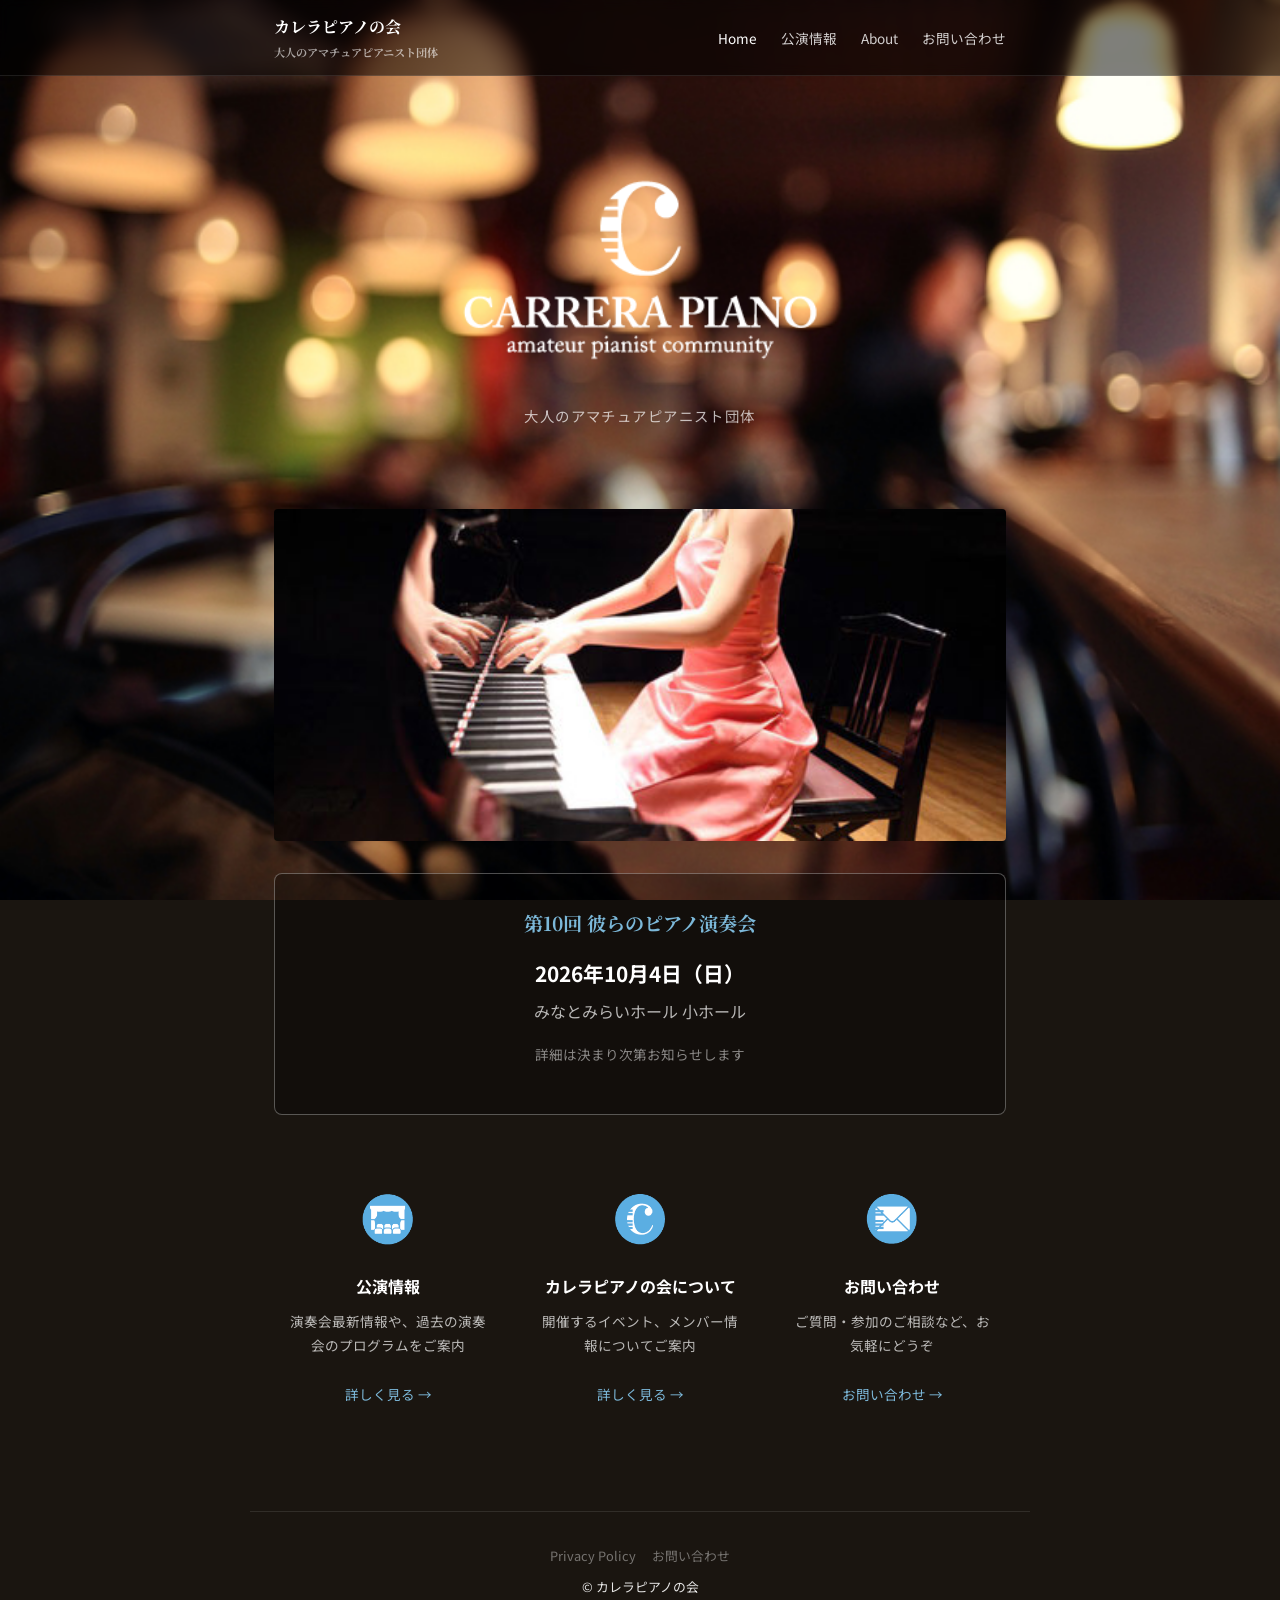
==== index.html @ 7e6525b7 "Move website files to root for GitHub Pages deployment Co-Authored-By: Claude Opus 4.6 <noreply@anth" ====
<!DOCTYPE html>
<html lang="ja">
<head>
  <meta charset="UTF-8">
  <meta name="viewport" content="width=device-width, initial-scale=1.0">
  <title>カレラピアノの会 - 大人のアマチュアピアニスト団体</title>
  <meta name="description" content="カレラピアノの会は、ピアノを趣味とする社会人が集まるアマチュアピアニスト団体です。年1回の発表会やピアノ交流会を開催しています。">
  <link rel="preconnect" href="https://fonts.googleapis.com">
  <link href="https://fonts.googleapis.com/css2?family=Noto+Sans+JP:wght@400;700&family=Noto+Serif+JP:wght@700&display=swap" rel="stylesheet">
  <link rel="stylesheet" href="css/style.css">
</head>
<body>

<header>
  <div class="header-inner">
    <div class="site-title">
      <a href="index.html">カレラピアノの会</a>
      <span class="site-subtitle">大人のアマチュアピアニスト団体</span>
    </div>
    <nav>
      <ul>
        <li><a href="index.html" class="active">Home</a></li>
        <li><a href="concerts.html">公演情報</a></li>
        <li><a href="about.html">About</a></li>
        <li><a href="contact.html">お問い合わせ</a></li>
      </ul>
    </nav>
  </div>
</header>

<main>
  <div class="hero">
    <img src="img/logo.png" alt="カレラピアノの会" class="logo">
    <p class="subtitle">大人のアマチュアピアニスト団体</p>
  </div>

  <img src="img/bar.jpg" alt="" class="deco-bar">

  <section>
    <div class="event-box">
      <h2>第10回 彼らのピアノ演奏会</h2>
      <p class="date">2026年10月4日（日）</p>
      <p class="venue">みなとみらいホール 小ホール</p>
      <p class="note">詳細は決まり次第お知らせします</p>
    </div>
  </section>

  <section>
    <div class="card-grid">
      <div class="card">
        <img src="img/concerts.png" alt="" class="icon">
        <h3>公演情報</h3>
        <p>演奏会最新情報や、過去の演奏会のプログラムをご案内</p>
        <a href="concerts.html" class="card-link">詳しく見る →</a>
      </div>
      <div class="card">
        <img src="img/about.png" alt="" class="icon">
        <h3>カレラピアノの会について</h3>
        <p>開催するイベント、メンバー情報についてご案内</p>
        <a href="about.html" class="card-link">詳しく見る →</a>
      </div>
      <div class="card">
        <img src="img/contact.png" alt="" class="icon">
        <h3>お問い合わせ</h3>
        <p>ご質問・参加のご相談など、お気軽にどうぞ</p>
        <a href="contact.html" class="card-link">お問い合わせ →</a>
      </div>
    </div>
  </section>
</main>

<footer>
  <nav>
    <ul>
      <li><a href="privacy.html">Privacy Policy</a></li>
      <li><a href="contact.html">お問い合わせ</a></li>
    </ul>
  </nav>
  <p>&copy; カレラピアノの会</p>
</footer>

</body>
</html>
---- css/style.css ----
/* ======================
   カレラピアノの会 - スタイル
   JIMDOサイトのデザインを再現
   ====================== */

:root {
  --color-text: #fff;
  --color-text-dark: #333;
  --color-accent: #7cb8d9;
  --color-link: #aad4ec;
  --color-border: rgba(255, 255, 255, 0.2);
  --color-white: #fff;
  --font-body: "Noto Sans JP", "Helvetica Neue", Arial, sans-serif;
  --font-heading: "Noto Serif JP", Georgia, serif;
  --max-width: 780px;
}

* {
  margin: 0;
  padding: 0;
  box-sizing: border-box;
}

body {
  font-family: var(--font-body);
  color: var(--color-text);
  line-height: 1.8;
  font-size: 16px;
  background: #1a1510 url("../img/background.jpg") no-repeat center center fixed;
  background-size: cover;
  min-height: 100vh;
}

a {
  color: var(--color-link);
  text-decoration: none;
}
a:hover {
  text-decoration: underline;
}

/* --- Header / Nav --- */

header {
  background: rgba(0, 0, 0, 0.5);
  backdrop-filter: blur(6px);
  border-bottom: 1px solid rgba(255, 255, 255, 0.1);
  position: sticky;
  top: 0;
  z-index: 100;
}

.header-inner {
  max-width: var(--max-width);
  margin: 0 auto;
  padding: 0.8rem 1.5rem;
  display: flex;
  align-items: center;
  justify-content: space-between;
  flex-wrap: wrap;
  gap: 0.5rem;
}

.site-title {
  font-family: var(--font-heading);
  font-size: 1rem;
  color: var(--color-white);
  font-weight: 700;
}
.site-title a {
  color: inherit;
}
.site-title a:hover {
  text-decoration: none;
}

.site-subtitle {
  font-size: 0.7rem;
  color: rgba(255, 255, 255, 0.6);
  display: block;
}

nav ul {
  list-style: none;
  display: flex;
  gap: 1.5rem;
  flex-wrap: wrap;
}

nav a {
  color: rgba(255, 255, 255, 0.8);
  font-size: 0.85rem;
  transition: color 0.2s;
}
nav a:hover,
nav a.active {
  color: var(--color-white);
  text-decoration: none;
}

/* --- Language switcher --- */

.lang-switch {
  font-size: 0.8rem;
  color: rgba(255, 255, 255, 0.5);
}
.lang-switch a {
  color: rgba(255, 255, 255, 0.5);
}
.lang-switch a:hover,
.lang-switch .current {
  color: var(--color-white);
}

/* --- Main content --- */

main {
  max-width: var(--max-width);
  margin: 0 auto;
  padding: 2rem 1.5rem;
}

/* --- Hero / Logo (top page) --- */

.hero {
  text-align: center;
  padding: 3rem 0 2rem;
  margin-bottom: 1.5rem;
}

.hero .logo {
  max-width: 400px;
  width: 80%;
  margin-bottom: 1rem;
}

.hero .subtitle {
  color: rgba(255, 255, 255, 0.7);
  font-size: 0.9rem;
  letter-spacing: 0.1em;
}

/* --- Decorative bar image --- */

.deco-bar {
  width: 100%;
  max-width: var(--max-width);
  display: block;
  margin: 2rem auto;
  border-radius: 4px;
}

/* --- Sections --- */

section {
  margin-bottom: 3rem;
}

h2 {
  font-family: var(--font-heading);
  font-size: 1.3rem;
  margin-bottom: 1rem;
  padding-bottom: 0.4rem;
  border-bottom: 1px solid rgba(255, 255, 255, 0.3);
  color: var(--color-white);
}

h3 {
  font-size: 1.05rem;
  margin: 1.5rem 0 0.5rem;
  color: var(--color-accent);
}

p {
  margin-bottom: 1rem;
  color: rgba(255, 255, 255, 0.9);
}

/* --- Card grid (top page) --- */

.card-grid {
  display: grid;
  grid-template-columns: repeat(auto-fit, minmax(200px, 1fr));
  gap: 1.5rem;
  margin-top: 1.5rem;
}

.card {
  text-align: center;
  padding: 1.5rem 1rem;
  transition: transform 0.2s;
}
.card:hover {
  transform: translateY(-2px);
}

.card .icon {
  width: 64px;
  height: 64px;
  margin-bottom: 0.8rem;
}

.card h3 {
  margin-top: 0;
  color: var(--color-white);
  font-size: 1rem;
}

.card p {
  font-size: 0.85rem;
  color: rgba(255, 255, 255, 0.7);
}

.card a.card-link {
  display: inline-block;
  margin-top: 0.5rem;
  font-size: 0.85rem;
  color: var(--color-accent);
}

/* --- Event info box --- */

.event-box {
  border: 1px solid rgba(255, 255, 255, 0.3);
  border-radius: 8px;
  padding: 2rem;
  text-align: center;
  background: rgba(0, 0, 0, 0.3);
}

.event-box h2 {
  border-bottom: none;
  color: var(--color-accent);
  margin-bottom: 0.5rem;
  font-size: 1.2rem;
}

.event-box .date {
  font-size: 1.3rem;
  font-weight: 700;
  margin-bottom: 0.3rem;
  color: var(--color-white);
}

.event-box .venue {
  color: rgba(255, 255, 255, 0.7);
  margin-bottom: 1rem;
}

.event-box .note {
  font-size: 0.85rem;
  color: rgba(255, 255, 255, 0.5);
}

/* --- Concert history table --- */

.concert-list {
  width: 100%;
  border-collapse: collapse;
  margin-top: 1rem;
}

.concert-list th,
.concert-list td {
  padding: 0.6rem 1rem;
  text-align: left;
  border-bottom: 1px solid rgba(255, 255, 255, 0.15);
}

.concert-list th {
  font-size: 0.85rem;
  color: rgba(255, 255, 255, 0.5);
  font-weight: normal;
}

.concert-list td {
  color: rgba(255, 255, 255, 0.85);
}

/* --- About page --- */

.info-grid {
  display: grid;
  grid-template-columns: 8rem 1fr;
  gap: 0.3rem 1.5rem;
  margin: 1rem 0;
}

.info-grid dt {
  font-weight: 700;
  color: rgba(255, 255, 255, 0.6);
  font-size: 0.9rem;
}

.info-grid dd {
  font-size: 0.95rem;
  color: rgba(255, 255, 255, 0.9);
}

/* --- Contact form --- */

.contact-form {
  max-width: 500px;
}

.contact-form label {
  display: block;
  font-size: 0.9rem;
  margin-bottom: 0.3rem;
  margin-top: 1rem;
  font-weight: 700;
  color: rgba(255, 255, 255, 0.8);
}

.contact-form input,
.contact-form textarea {
  width: 100%;
  padding: 0.6rem 0.8rem;
  border: 1px solid rgba(255, 255, 255, 0.3);
  border-radius: 4px;
  font-family: var(--font-body);
  font-size: 0.95rem;
  background: rgba(255, 255, 255, 0.1);
  color: var(--color-white);
}

.contact-form input::placeholder,
.contact-form textarea::placeholder {
  color: rgba(255, 255, 255, 0.4);
}

.contact-form textarea {
  height: 150px;
  resize: vertical;
}

.contact-form button {
  margin-top: 1.2rem;
  padding: 0.7rem 2rem;
  background: var(--color-accent);
  color: #fff;
  border: none;
  border-radius: 4px;
  font-size: 0.95rem;
  cursor: pointer;
  transition: opacity 0.2s;
}
.contact-form button:hover {
  opacity: 0.85;
}

/* --- details/summary --- */

details {
  margin-top: 0.5rem;
}

summary {
  cursor: pointer;
  color: var(--color-accent);
  font-size: 0.9rem;
}

/* --- Footer --- */

footer {
  max-width: var(--max-width);
  margin: 0 auto;
  padding: 2rem 1.5rem;
  text-align: center;
  font-size: 0.8rem;
  color: rgba(255, 255, 255, 0.4);
  border-top: 1px solid rgba(255, 255, 255, 0.1);
}

footer nav {
  margin-bottom: 0.5rem;
}
footer nav ul {
  justify-content: center;
  gap: 1rem;
}
footer nav a {
  font-size: 0.8rem;
  color: rgba(255, 255, 255, 0.4);
}
footer nav a:hover {
  color: rgba(255, 255, 255, 0.8);
}

/* --- Responsive --- */

@media (max-width: 600px) {
  .header-inner {
    flex-direction: column;
    align-items: flex-start;
  }
  nav ul {
    gap: 1rem;
  }
  .hero .logo {
    max-width: 280px;
  }
  .info-grid {
    grid-template-columns: 1fr;
  }
  .concert-list th:nth-child(3),
  .concert-list td:nth-child(3) {
    display: none;
  }
}
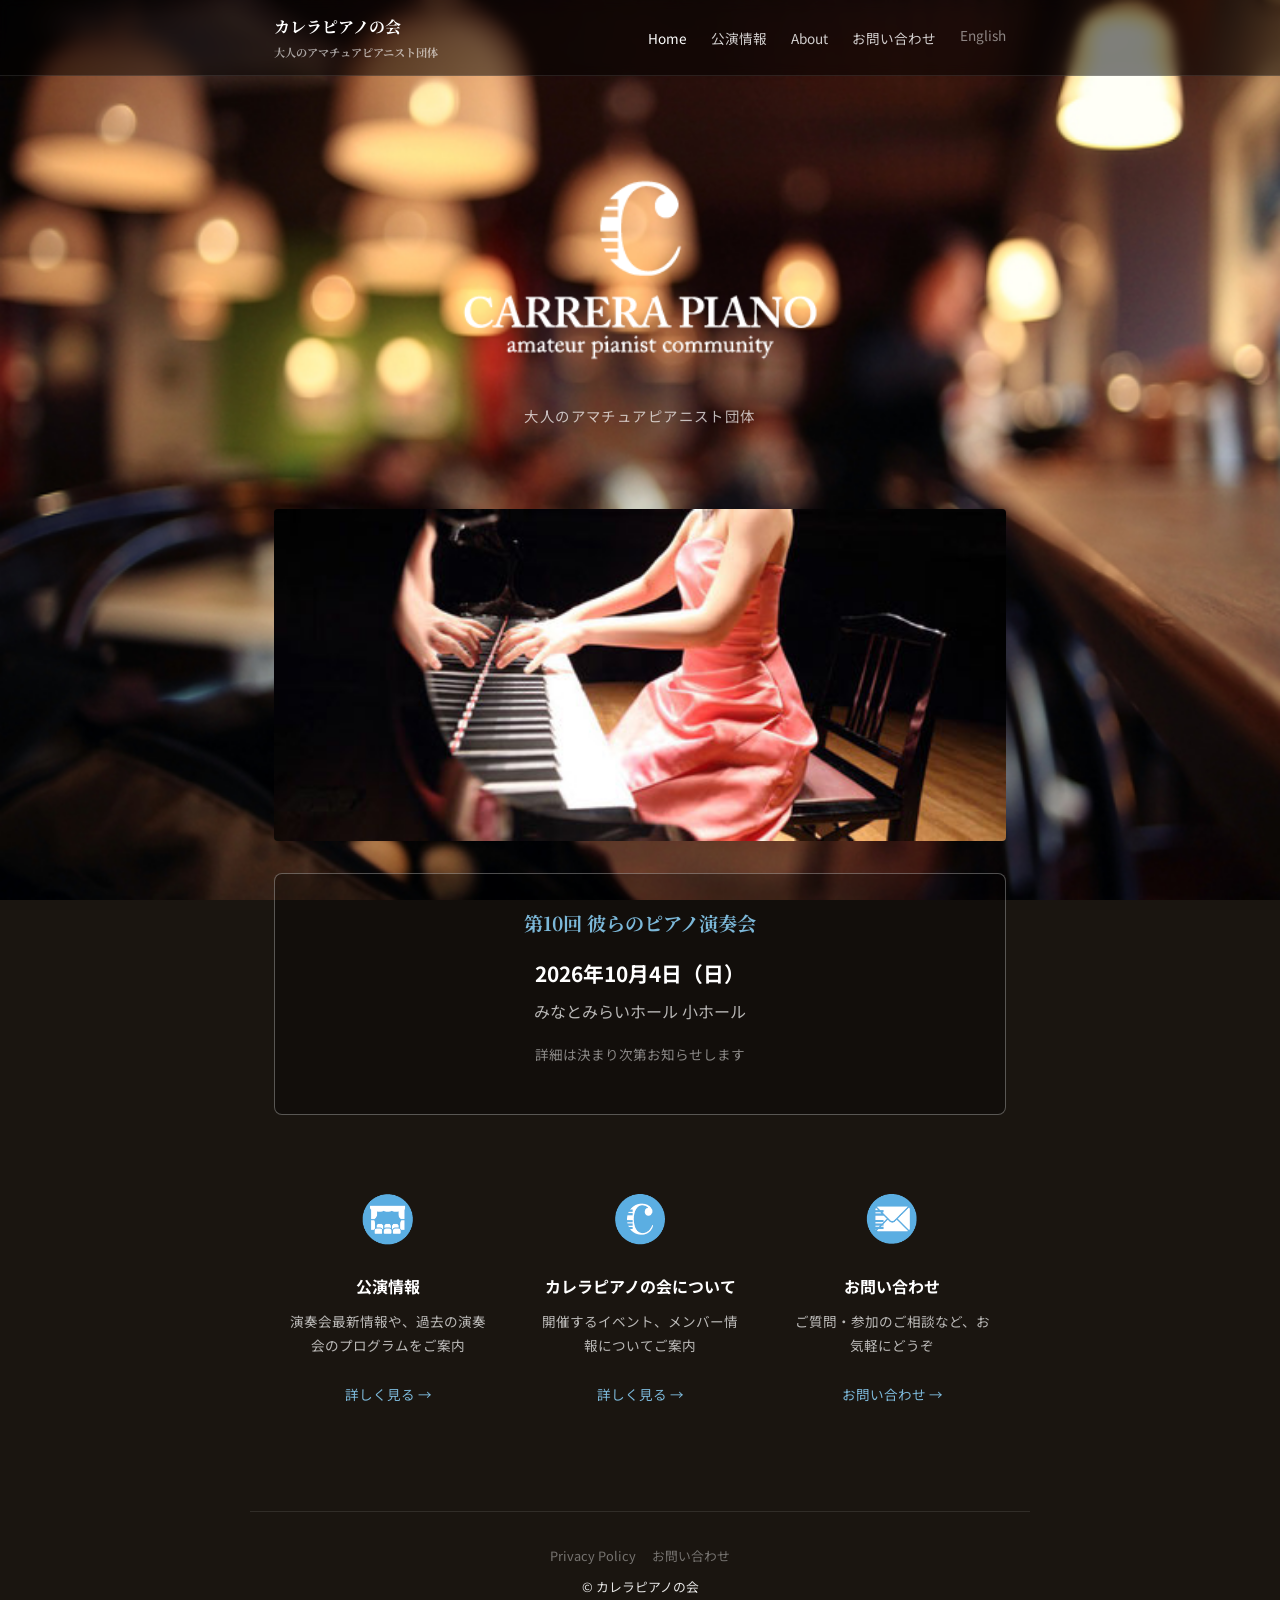
==== commit 82abf155: "Add English version of the website (en/) Co-Authored-By: Claude Opus 4.6 <noreply@anthropic.com>" ====
--- a/index.html
+++ b/index.html
@@ -23,6 +23,7 @@
         <li><a href="concerts.html">公演情報</a></li>
         <li><a href="about.html">About</a></li>
         <li><a href="contact.html">お問い合わせ</a></li>
+        <li class="lang-switch"><a href="en/index.html">English</a></li>
       </ul>
     </nav>
   </div>
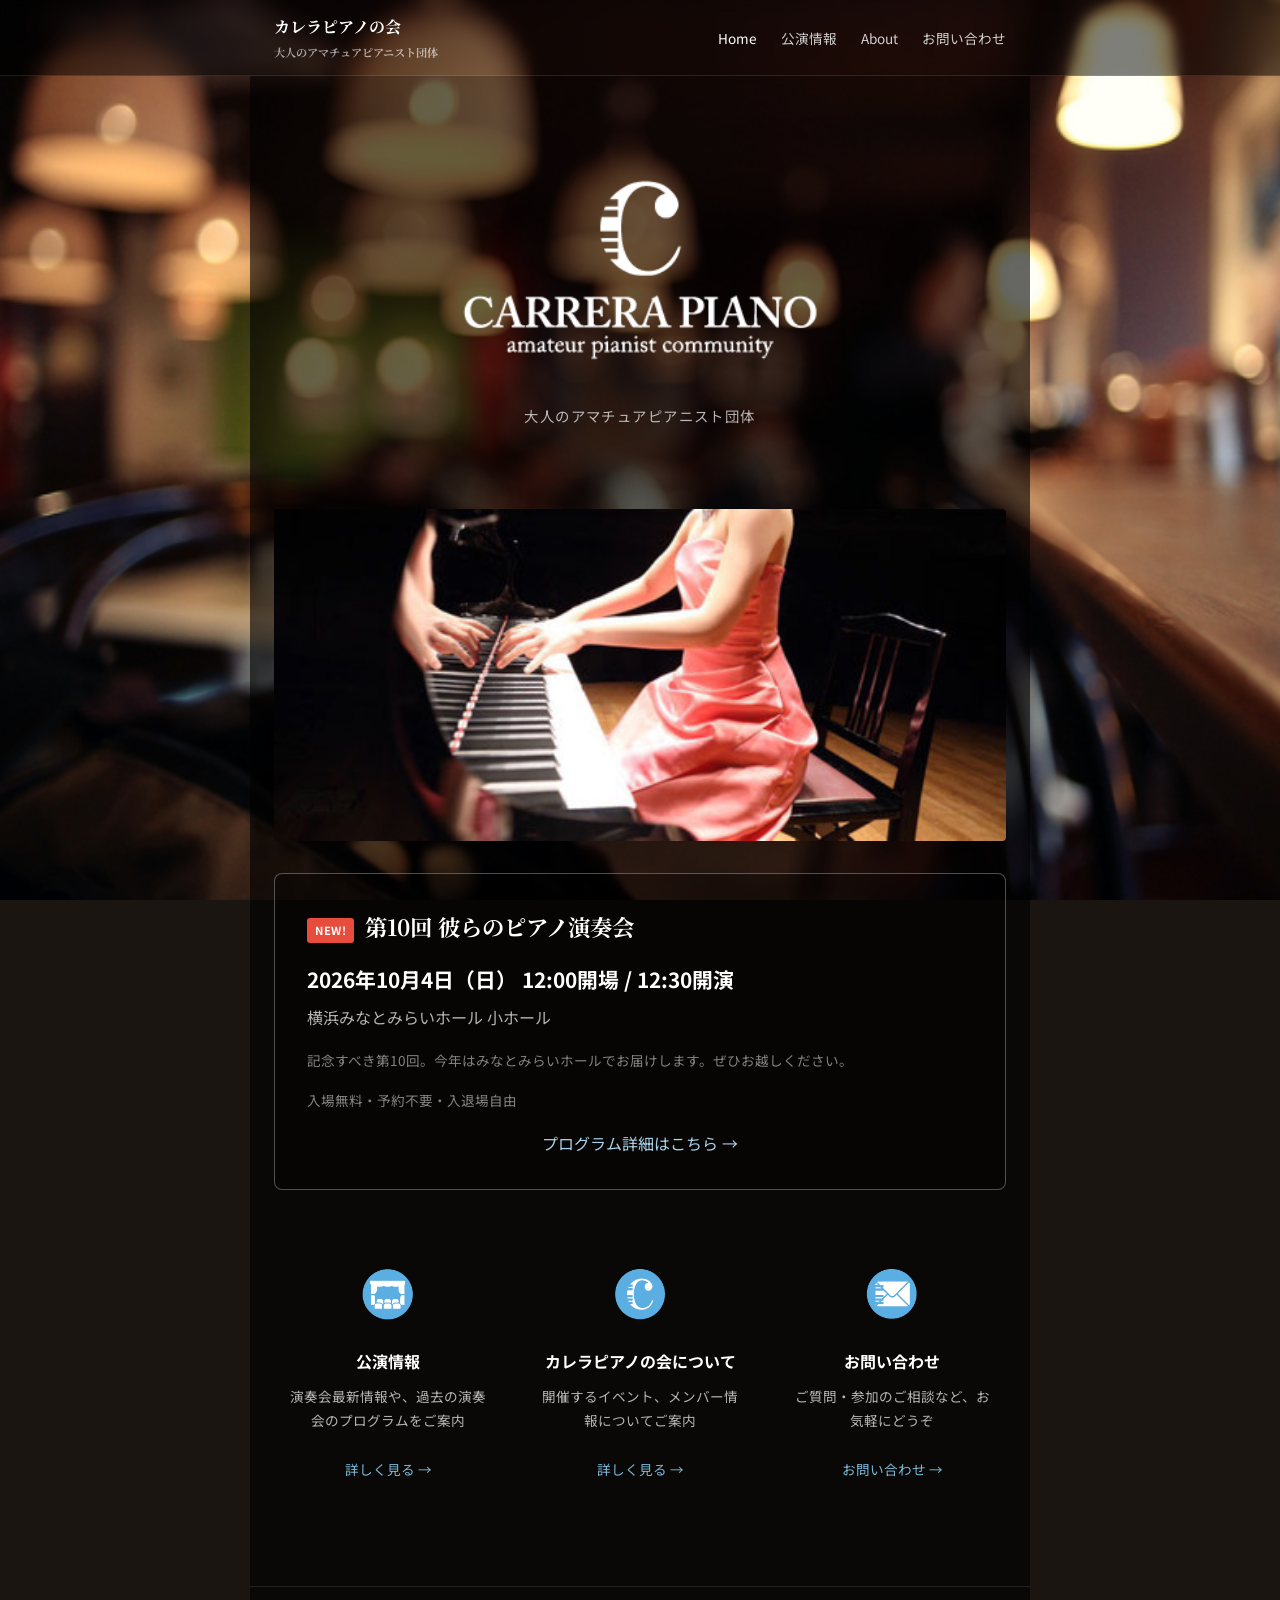
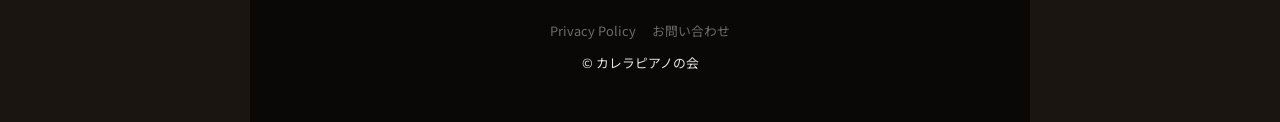
==== commit 00fd8721: "第10回演奏会の情報を公開 - index.html: NEW!バッジ、左揃えレイアウト、ウェルカムメッセージ追加 - concerts.html: プログラム・来場案内・チラシ・アクセス情報を追加 " ====
--- a/index.html
+++ b/index.html
@@ -23,7 +23,6 @@
         <li><a href="concerts.html">公演情報</a></li>
         <li><a href="about.html">About</a></li>
         <li><a href="contact.html">お問い合わせ</a></li>
-        <li class="lang-switch"><a href="en/index.html">English</a></li>
       </ul>
     </nav>
   </div>
@@ -39,10 +38,12 @@
 
   <section>
     <div class="event-box">
-      <h2>第10回 彼らのピアノ演奏会</h2>
-      <p class="date">2026年10月4日（日）</p>
-      <p class="venue">みなとみらいホール 小ホール</p>
-      <p class="note">詳細は決まり次第お知らせします</p>
+      <h2><span class="new-badge">NEW!</span> 第10回 彼らのピアノ演奏会</h2>
+      <p class="date">2026年10月4日（日） 12:00開場 / 12:30開演</p>
+      <p class="venue">横浜みなとみらいホール 小ホール</p>
+      <p class="note">記念すべき第10回。今年はみなとみらいホールでお届けします。ぜひお越しください。</p>
+      <p class="note">入場無料・予約不要・入退場自由</p>
+      <a href="concerts.html" class="card-link">プログラム詳細はこちら →</a>
     </div>
   </section>
 
--- a/css/style.css
+++ b/css/style.css
@@ -118,6 +118,7 @@
   max-width: var(--max-width);
   margin: 0 auto;
   padding: 2rem 1.5rem;
+  background: rgba(0, 0, 0, 0.6);
 }
 
 /* --- Hero / Logo (top page) --- */
@@ -168,7 +169,7 @@
 h3 {
   font-size: 1.05rem;
   margin: 1.5rem 0 0.5rem;
-  color: var(--color-accent);
+  color: var(--color-white);
 }
 
 p {
@@ -224,15 +225,34 @@
   border: 1px solid rgba(255, 255, 255, 0.3);
   border-radius: 8px;
   padding: 2rem;
-  text-align: center;
+  text-align: left;
   background: rgba(0, 0, 0, 0.3);
+}
+
+.new-badge {
+  display: inline-block;
+  background: #e74c3c;
+  color: #fff;
+  font-family: var(--font-body);
+  font-size: 0.7rem;
+  font-weight: 700;
+  padding: 0.15rem 0.5rem;
+  border-radius: 3px;
+  letter-spacing: 0.05em;
+  vertical-align: middle;
+  margin-right: 0.3rem;
 }
 
 .event-box h2 {
   border-bottom: none;
-  color: var(--color-accent);
+  color: var(--color-white);
   margin-bottom: 0.5rem;
-  font-size: 1.2rem;
+  font-size: 1.4rem;
+}
+
+.event-box .card-link {
+  display: block;
+  text-align: center;
 }
 
 .event-box .date {
@@ -367,6 +387,7 @@
   max-width: var(--max-width);
   margin: 0 auto;
   padding: 2rem 1.5rem;
+  background: rgba(0, 0, 0, 0.6);
   text-align: center;
   font-size: 0.8rem;
   color: rgba(255, 255, 255, 0.4);
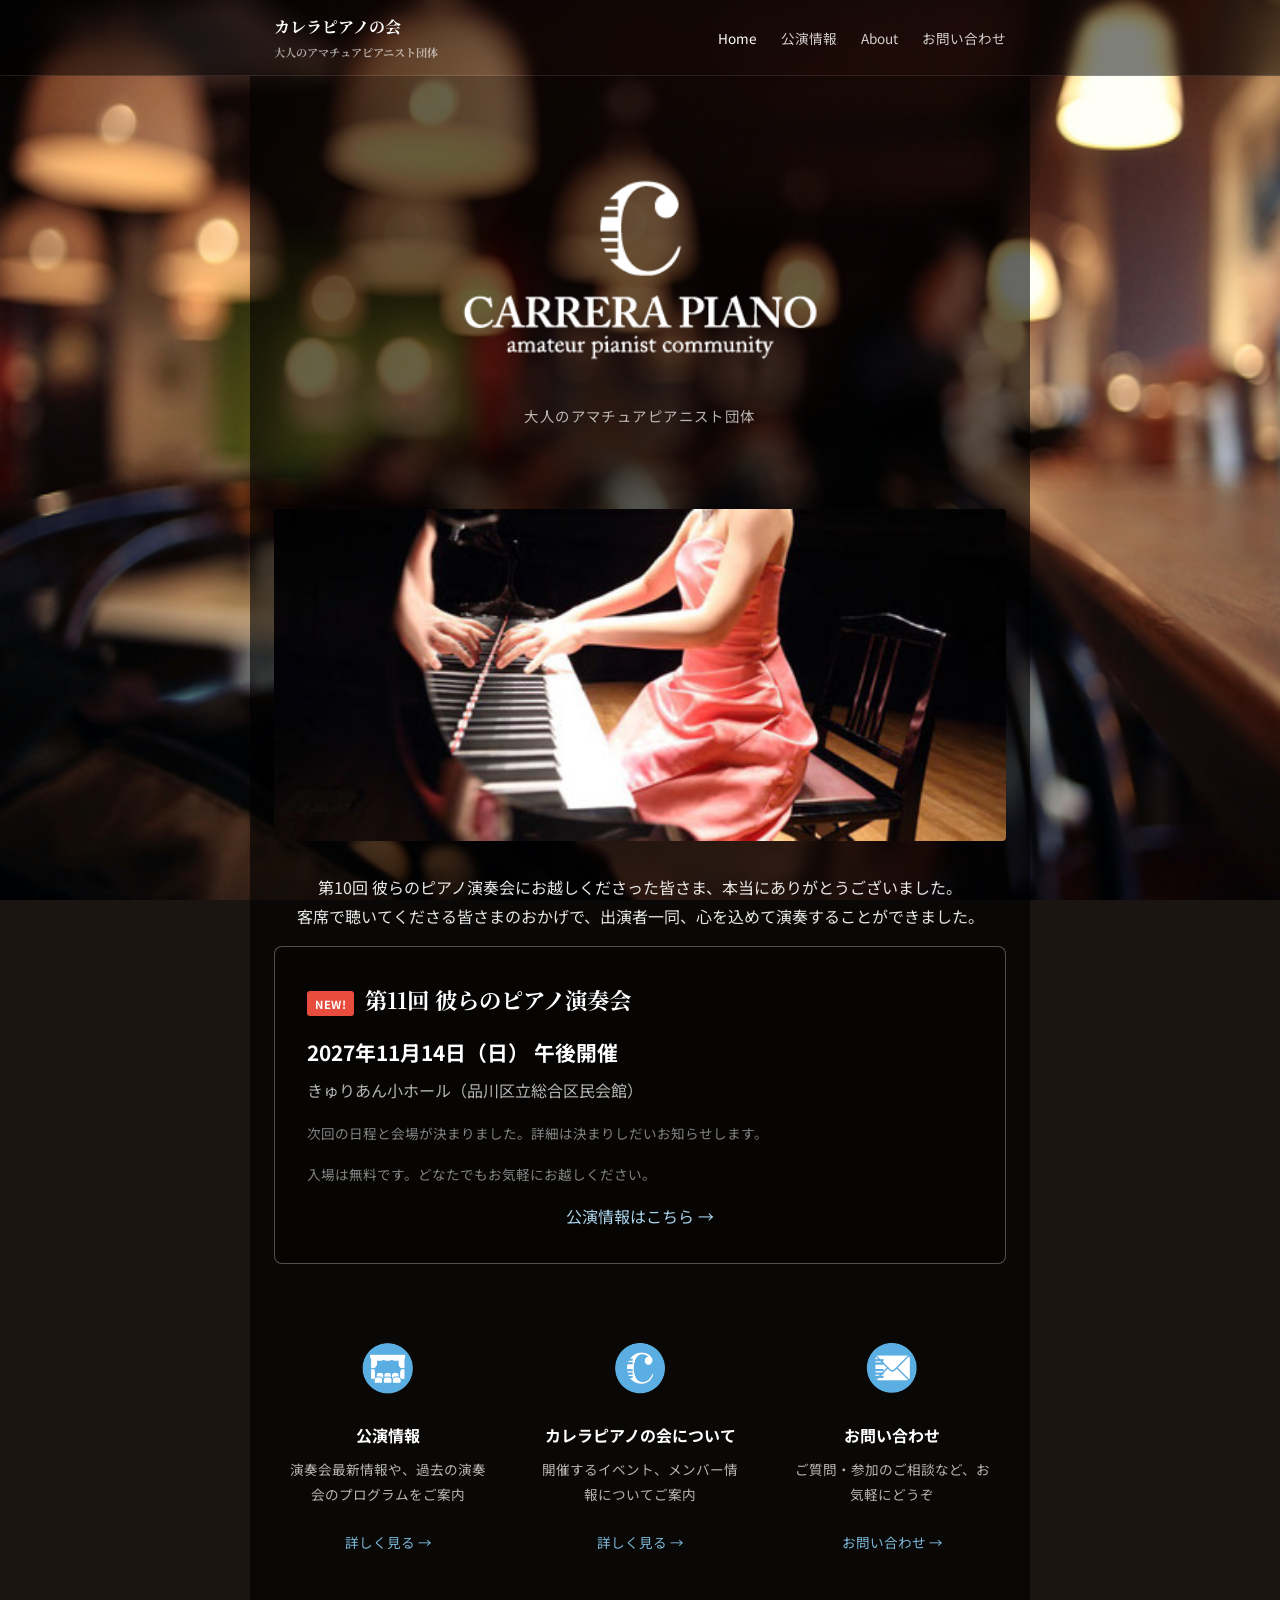
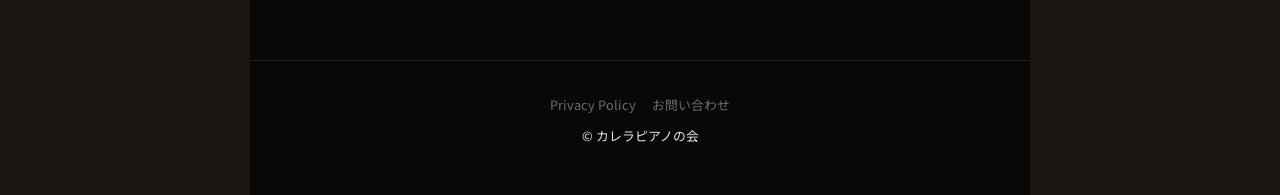
==== commit 7f8650bd: "第11回演奏会の案内に更新、第10回を過去の公演へ移動 Co-Authored-By: Claude Opus 5.5 <noreply@anthropic.com>" ====
--- a/index.html
+++ b/index.html
@@ -37,13 +37,14 @@
   <img src="img/bar.jpg" alt="" class="deco-bar">
 
   <section>
+    <p style="text-align:center; margin-bottom:1rem;">第10回 彼らのピアノ演奏会にお越しくださった皆さま、本当にありがとうございました。<br>客席で聴いてくださる皆さまのおかげで、出演者一同、心を込めて演奏することができました。</p>
     <div class="event-box">
-      <h2><span class="new-badge">NEW!</span> 第10回 彼らのピアノ演奏会</h2>
-      <p class="date">2026年10月4日（日） 12:00開場 / 12:30開演</p>
-      <p class="venue">横浜みなとみらいホール 小ホール</p>
-      <p class="note">記念すべき第10回。今年はみなとみらいホールでお届けします。ぜひお越しください。</p>
-      <p class="note">入場無料・予約不要・入退場自由</p>
-      <a href="concerts.html" class="card-link">プログラム詳細はこちら →</a>
+      <h2><span class="new-badge">NEW!</span> 第11回 彼らのピアノ演奏会</h2>
+      <p class="date">2027年11月14日（日） 午後開催</p>
+      <p class="venue">きゅりあん小ホール（品川区立総合区民会館）</p>
+      <p class="note">次回の日程と会場が決まりました。詳細は決まりしだいお知らせします。</p>
+      <p class="note">入場は無料です。どなたでもお気軽にお越しください。</p>
+      <a href="concerts.html" class="card-link">公演情報はこちら →</a>
     </div>
   </section>
 
--- a/css/style.css
+++ b/css/style.css
@@ -174,6 +174,16 @@
 
 p {
   margin-bottom: 1rem;
+  color: rgba(255, 255, 255, 0.9);
+}
+
+main ul {
+  padding-left: 1.5rem;
+  margin-bottom: 1rem;
+}
+
+main li {
+  margin-bottom: 0.3rem;
   color: rgba(255, 255, 255, 0.9);
 }
 
@@ -367,6 +377,13 @@
 }
 .contact-form button:hover {
   opacity: 0.85;
+}
+
+/* --- Program list (concerts) --- */
+
+.program-list {
+  padding-left: 2rem;
+  margin-bottom: 1rem;
 }
 
 /* --- details/summary --- */
